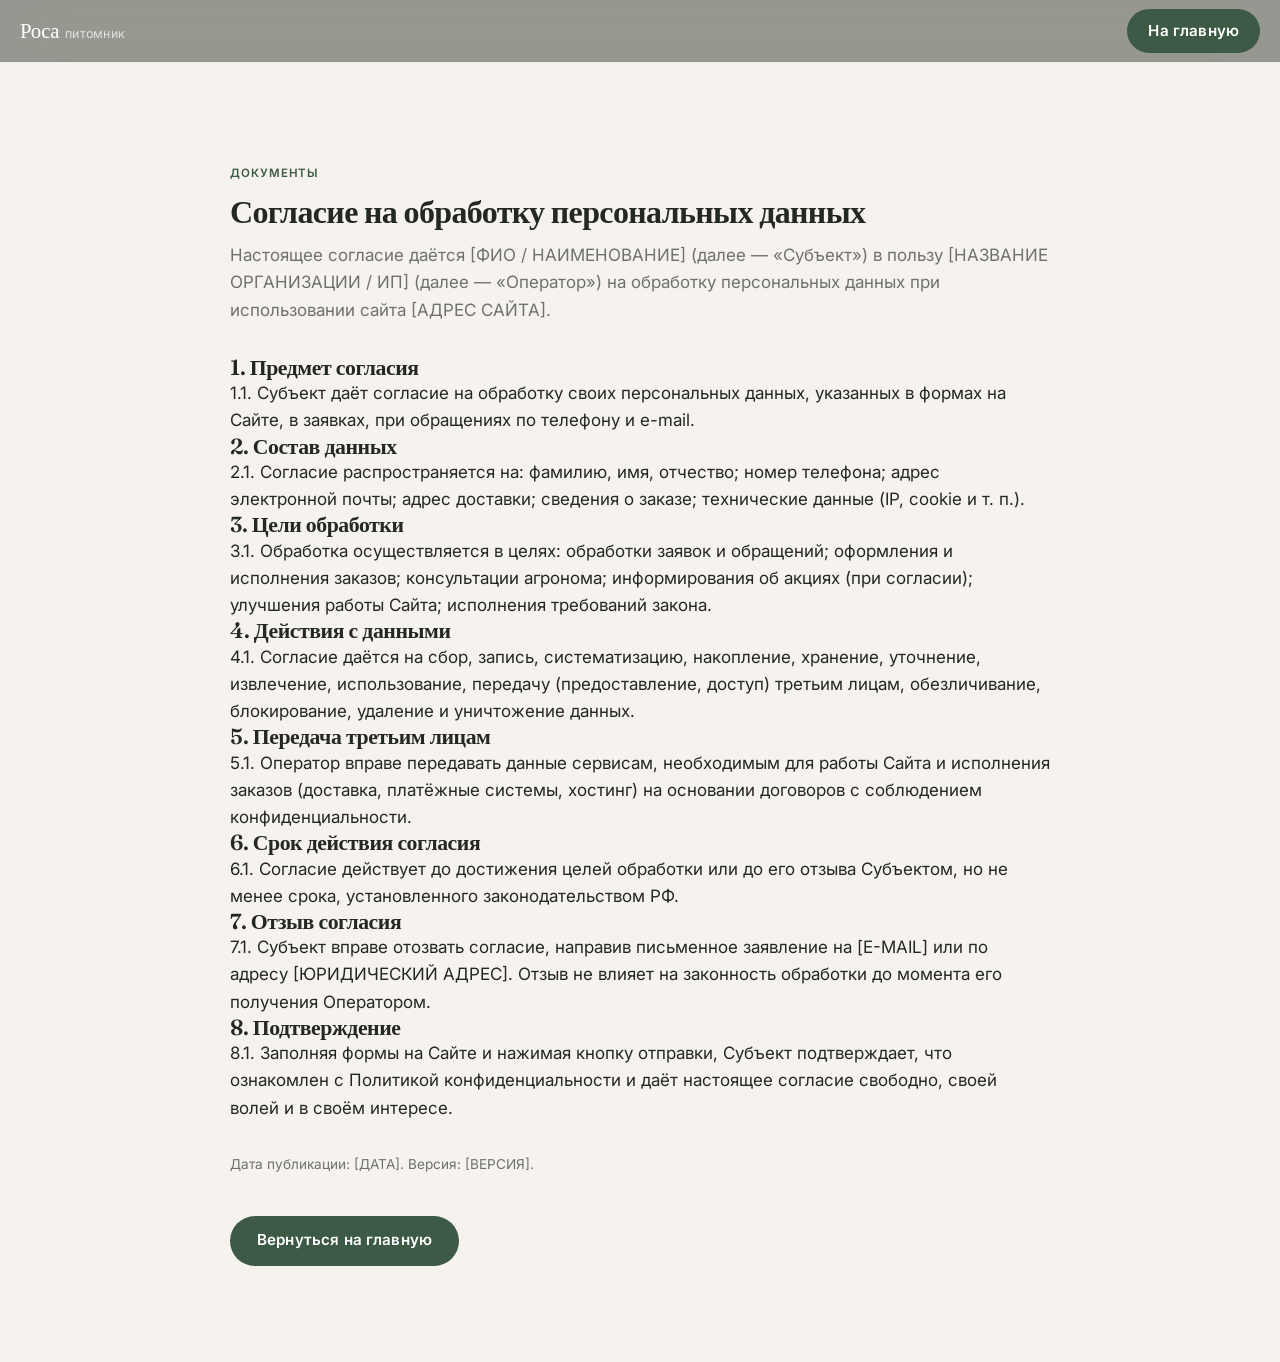
==== consent.html @ 6fee9e91 "Коммит (5): сделаны 4 служебных страницы (политика, согласие, оферта, cookie), заменена иконка MAX, " ====
<!doctype html>
<html lang="ru">
  <head>
    <meta charset="UTF-8" />
    <meta name="viewport" content="width=device-width, initial-scale=1.0" />
    <link rel="icon" type="image/svg+xml" href="favicon.svg" />
    <title>Согласие на обработку персональных данных — Питомник «Роса»</title>
    <link rel="preconnect" href="https://fonts.googleapis.com" />
    <link rel="preconnect" href="https://fonts.gstatic.com" crossorigin />
    <link
      href="https://fonts.googleapis.com/css2?family=Fraunces:opsz,wght@9..144,400;9..144,500;9..144,600;9..144,700&family=Inter:wght@300;400;500;600&display=swap"
      rel="stylesheet"
    />
    <link rel="stylesheet" href="css/styles.css" />
    <style>
      h1 { font-size: clamp(1rem, 2.5vw, 2.2rem); }
      h2 { font-size: clamp(0.8rem, 1.7vw, 1.5rem); }
      h3 { font-size: clamp(0.525rem, 0.7vw, 0.65rem); }
    </style>

  </head>
  <body>
    <header class="site-header" style="position: static">
      <div class="container header-inner">
        <a class="logo" href="index.html" aria-label="Питомник Роса — на главную">
          <span class="logo-main">Роса</span>
          <span class="logo-sub">питомник</span>
        </a>
        <a class="btn" href="index.html" style="min-height: 44px; padding: 0 20px">
          На главную
        </a>
      </div>
    </header>
    <main class="section">
      <div class="container" style="max-width: 820px">
        <span class="overline">Документы</span>
        <h1>Согласие на обработку персональных данных</h1>
        <p class="text-muted" style="margin-top: 12px; margin-bottom: 32px">
          Настоящее согласие даётся [ФИО / НАИМЕНОВАНИЕ] (далее — «Субъект») в пользу
          [НАЗВАНИЕ ОРГАНИЗАЦИИ / ИП] (далее — «Оператор») на обработку персональных
          данных при использовании сайта [АДРЕС САЙТА].
        </p>
        <h2>1. Предмет согласия</h2>
        <p>1.1. Субъект даёт согласие на обработку своих персональных данных, указанных в формах на Сайте, в заявках, при обращениях по телефону и e-mail.</p>

        <h2>2. Состав данных</h2>
        <p>2.1. Согласие распространяется на: фамилию, имя, отчество; номер телефона; адрес электронной почты; адрес доставки; сведения о заказе; технические данные (IP, cookie и т. п.).</p>

        <h2>3. Цели обработки</h2>
        <p>3.1. Обработка осуществляется в целях: обработки заявок и обращений; оформления и исполнения заказов; консультации агронома; информирования об акциях (при согласии); улучшения работы Сайта; исполнения требований закона.</p>

        <h2>4. Действия с данными</h2>
        <p>4.1. Согласие даётся на сбор, запись, систематизацию, накопление, хранение, уточнение, извлечение, использование, передачу (предоставление, доступ) третьим лицам, обезличивание, блокирование, удаление и уничтожение данных.</p>

        <h2>5. Передача третьим лицам</h2>
        <p>5.1. Оператор вправе передавать данные сервисам, необходимым для работы Сайта и исполнения заказов (доставка, платёжные системы, хостинг) на основании договоров с соблюдением конфиденциальности.</p>

        <h2>6. Срок действия согласия</h2>
        <p>6.1. Согласие действует до достижения целей обработки или до его отзыва Субъектом, но не менее срока, установленного законодательством РФ.</p>

        <h2>7. Отзыв согласия</h2>
        <p>7.1. Субъект вправе отозвать согласие, направив письменное заявление на [E-MAIL] или по адресу [ЮРИДИЧЕСКИЙ АДРЕС]. Отзыв не влияет на законность обработки до момента его получения Оператором.</p>

        <h2>8. Подтверждение</h2>
        <p>8.1. Заполняя формы на Сайте и нажимая кнопку отправки, Субъект подтверждает, что ознакомлен с Политикой конфиденциальности и даёт настоящее согласие свободно, своей волей и в своём интересе.</p>

        <p class="text-muted" style="margin-top: 32px; font-size: 0.85rem">Дата публикации: [ДАТА]. Версия: [ВЕРСИЯ].</p>

        <div style="margin-top: 40px">
          <a class="btn" href="index.html">Вернуться на главную</a>
        </div>

      </div>
    </main>
  </body>
</html>
---- css/styles.css ----
/* ===== RESET & BASE ===== */
      *,
      *::before,
      *::after {
        box-sizing: border-box;
        margin: 0;
        padding: 0;
      }
      :root {
        --bg: #f6f3ee;
        --bg-alt: #efeae1;
        --card: #ffffff;
        --border: #e2dcd2;
        --text: #232823;
        --text-muted: #6e726a;
        --line: #dcd6cb;
        --accent: #3c5a45;
        --accent-hover: #4e6f58;
        --radius: 12px;
        --radius-lg: 18px;
        --font-head: "Fraunces", serif;
        --font-body: "Inter", sans-serif;
        --header-h: 62px;
        --gap: 16px;
        --transition: 0.25s ease;
      }
      html {
        scroll-behavior: smooth;
      }
      html,
      body {
        overflow-x: hidden;
      }
      body {
        font-family: var(--font-body);
        background: var(--bg);
        color: var(--text);
        font-size: 17px;
        line-height: 1.6;
        -webkit-font-smoothing: antialiased;
      }
      body.popup-open {
        overflow: hidden;
      }
      img {
        display: block;
        max-width: 100%;
        height: auto;
      }
      a {
        color: inherit;
        text-decoration: none;
      }
      button,
      input,
      textarea {
        font: inherit;
      }
      .container {
        width: min(1240px, 100% - 40px);
        margin-inline: auto;
        min-width: 0;
      }
      .section {
        padding: 96px 0;
      }
      .section--alt {
        background: var(--bg-alt);
      }

      /* ===== TYPOGRAPHY ===== */
      h1,
      h2,
      h3 {
        font-family: var(--font-head);
        font-weight: 600;
        line-height: 1.12;
        letter-spacing: -0.02em;
      }
      h1 {
        font-size: clamp(2rem, 5vw, 4.4rem);
      }
      h2 {
        font-size: clamp(1.6rem, 3.4vw, 3rem);
      }
      h3 {
        font-size: clamp(1.05rem, 1.4vw, 1.3rem);
      }
      .overline {
        font-family: var(--font-body);
        font-size: 0.72rem;
        font-weight: 600;
        letter-spacing: 0.08em;
        text-transform: uppercase;
        color: var(--accent);
        display: inline-block;
        margin-bottom: 12px;
      }
      .text-muted {
        color: var(--text-muted);
      }

      /* ===== BUTTONS ===== */
      .btn {
        display: inline-flex;
        align-items: center;
        justify-content: center;
        gap: 8px;
        min-height: 50px;
        padding: 0 26px;
        border-radius: 999px;
        border: 1px solid transparent;
        background: var(--accent);
        color: #fff;
        font-weight: 600;
        font-size: 0.95rem;
        letter-spacing: 0.01em;
        cursor: pointer;
        transition:
          transform 0.25s cubic-bezier(0.34, 1.56, 0.64, 1),
          background var(--transition),
          box-shadow var(--transition),
          border-color var(--transition),
          color var(--transition);
        white-space: nowrap;
      }
      .btn:hover {
        background: var(--accent-hover);
        box-shadow: 0 8px 20px rgba(60, 90, 69, 0.16);
        transform: translateY(-3px);
      }
      .btn:active {
        transform: translateY(0);
      }
      .btn--outline {
        background: transparent;
        color: var(--accent);
        border-color: var(--accent);
      }
      .btn--outline:hover {
        background: rgba(60, 90, 69, 0.06);
        box-shadow: none;
      }
      .btn--small {
        min-height: 42px;
        padding: 0 18px;
        font-size: 0.86rem;
      }

      .btn--light {
        background: var(--bg);
        border-color: var(--bg);
        color: var(--text);
        box-shadow: 0 6px 22px rgba(20, 28, 22, 0.22);
      }
      .btn--light:hover {
        background: #e7e1d4;
        border-color: #e7e1d4;
        color: var(--text);
        box-shadow: 0 12px 28px rgba(20, 28, 22, 0.28);
      }

      .btn--ghost {
        background: rgba(255, 255, 255, 0.08);
        border-color: rgba(255, 255, 255, 0.4);
        color: #fff;
        backdrop-filter: blur(8px);
        -webkit-backdrop-filter: blur(8px);
        box-shadow: none;
      }
      .btn--ghost:hover {
        background: #fff;
        border-color: #fff;
        color: var(--text);
        box-shadow: 0 8px 24px rgba(20, 28, 22, 0.2);
      }

      /* ===== HEADER (Матовое стекло без рамок) ===== */
      .site-header {
        position: fixed;
        inset: 0 0 auto 0;
        z-index: 100;
        height: var(--header-h);
        /* Темное полупрозрачное стекло на основе цвета --text для контраста со светлым текстом */
        background: rgba(35, 40, 35, 0.45);
        /* Плотный блюр, чтобы фон под шапкой превращался в однородную матовую массу */
        backdrop-filter: blur(30px) saturate(160%);
        -webkit-backdrop-filter: blur(30px) saturate(160%);
        /* Убираем рамки и тени по запросу */
        border-bottom: none;
        box-shadow: none;
        transition:
          transform 0.2s ease,
          background 0.3s ease;
        will-change: transform;
      }

      /* Фолбэк: если браузер не поддерживает блюр, делаем фон темнее для читаемости */
      @supports not (backdrop-filter: blur(1px)) {
        .site-header {
          background: rgba(35, 40, 35, 0.85);
        }
      }

      .site-header.is-hidden {
        transform: translateY(-100%);
      }
      .header-inner {
        height: 100%;
        display: flex;
        align-items: center;
        justify-content: space-between;
        gap: 20px;
      }

      /* Осветляем логотип */
      .logo {
        display: inline-flex;
        align-items: baseline;
        gap: 6px;
        font-family: var(--font-head);
        font-weight: 400;
        font-size: 1.3rem;
        letter-spacing: -0.02em;
        color: #fff; /* Белый */
        line-height: 1;
        white-space: nowrap;
        transition: opacity var(--transition);
      }
      .logo:hover {
        opacity: 0.8;
      }
      .logo-sub {
        font-family: var(--font-body);
        font-weight: 400;
        font-size: 0.78rem;
        color: rgba(255, 255, 255, 0.7); /* Полупрозрачный белый */
        letter-spacing: 0.02em;
      }

      /* Осветляем навигацию */
      .main-nav {
        display: flex;
        align-items: center;
        gap: 26px;
      }
      .main-nav a {
        font-size: 0.9rem;
        font-weight: 500;
        color: rgba(255, 255, 255, 0.9);
        transition: color var(--transition);
        position: relative;
      }
      .main-nav a::after {
        content: "";
        position: absolute;
        left: 0;
        bottom: -5px;
        width: 0;
        height: 1px;
        background: #fff;
        transition: width var(--transition);
      }
      .main-nav a:hover {
        color: #fff;
      }
      .main-nav a:hover::after {
        width: 100%;
      }

      .header-actions {
        display: flex;
        align-items: center;
        gap: 14px;
      }

      /* Осветляем телефон */
      .header-phone {
        font-weight: 600;
        font-size: 0.88rem;
        color: #fff;
        transition: color var(--transition);
        white-space: nowrap;
      }
      .header-phone:hover {
        color: rgba(255, 255, 255, 0.7);
      }

      /* Светлая кнопка в шапке вместо темной */
      .header-cta {
        min-height: 40px;
        padding: 0 18px;
        font-size: 0.84rem;
        background: transparent;
        color: #fff;
        border-color: rgba(255, 255, 255, 0.4);
        transition: all var(--transition);
      }
      .header-cta:hover {
        background: #fff;
        color: var(--text);
        border-color: #fff;
        box-shadow: none;
      }

      /* Бургер (светлый) */
      .burger {
        display: none;
        width: 40px;
        height: 40px;
        background: none;
        border: none;
        cursor: pointer;
        position: relative;
        padding: 0;
        flex-shrink: 0;
      }
      .burger span {
        display: block;
        position: absolute;
        left: 10px;
        width: 20px;
        height: 2px;
        background: #fff; /* Белый */
        border-radius: 2px;
        transition: 0.25s ease;
      }
      .burger span:nth-child(1) {
        top: 13px;
      }
      .burger span:nth-child(2) {
        top: 19px;
      }
      .burger span:nth-child(3) {
        top: 25px;
      }

      /* Mobile menu */
      .mobile-menu {
        position: fixed;
        top: 0;
        right: 0;
        width: min(320px, 85vw);
        height: 100vh;
        height: 100dvh;
        background: var(--bg);
        border-left: 1px solid var(--line);
        z-index: 200;
        padding: 72px 24px 28px;
        transform: translateX(105%);
        transition: transform 0.3s ease;
        display: flex;
        flex-direction: column;
        gap: 24px;
        overflow-y: auto;
      }
      .mobile-menu.is-open {
        transform: translateX(0);
      }
      .menu-close {
        position: absolute;
        top: 14px;
        right: 14px;
        width: 40px;
        height: 40px;
        background: none;
        border: none;
        font-size: 1.7rem;
        color: var(--text-muted);
        cursor: pointer;
        line-height: 1;
        border-radius: 50%;
        transition:
          background var(--transition),
          color var(--transition);
      }
      .menu-close:hover {
        background: rgba(0, 0, 0, 0.04);
        color: var(--text);
      }
      .mobile-menu nav {
        display: flex;
        flex-direction: column;
      }
      .mobile-menu nav a {
        padding: 14px 0;
        font-size: 1rem;
        font-family: var(--font-head);
        font-weight: 500;
        border-bottom: 1px solid var(--line);
        color: var(--text);
        transition: color var(--transition);
      }
      .mobile-menu nav a:hover {
        color: var(--accent);
      }
      .mobile-menu-actions {
        display: flex;
        flex-direction: column;
        gap: 12px;
        margin-top: auto;
      }
      .mobile-menu-actions .mobile-phone {
        font-size: 1rem;
        font-weight: 600;
        color: var(--text);
        text-align: center;
      }
      .menu-overlay {
        position: fixed;
        inset: 0;
        background: rgba(35, 40, 35, 0.4);
        opacity: 0;
        pointer-events: none;
        z-index: 150;
        transition: opacity 0.3s ease;
      }
      .menu-overlay.is-open {
        opacity: 1;
        pointer-events: auto;
      }
      body.menu-open {
        overflow: hidden;
      }

      /* ===== HERO ===== */
      .hero {
        position: relative;
        min-height: 92vh;
        min-height: 92svh;
        display: flex;
        align-items: flex-end;
        padding-top: calc(var(--header-h) + 40px);
        padding-bottom: 56px;
        overflow: hidden;
        color: #fff;
      }
      .hero-bg {
        position: absolute;
        inset: 0;
        z-index: 0;
        overflow: hidden;
      }
      .hero-bg img {
        width: 100%;
        height: 100%;
        object-fit: cover;
        object-position: center 45%;
        animation: heroZoom 22s ease-in-out infinite alternate;
        transform-origin: 55% 45%;
      }
      @keyframes heroZoom {
        0% {
          transform: scale(1) translate(0, 0);
        }
        100% {
          transform: scale(1.12) translate(-1.5%, -1%);
        }
      }

      .hero::after {
        content: "";
        position: absolute;
        inset: 0;
        z-index: 1;
        pointer-events: none;
        background:
          linear-gradient(
            90deg,
            rgba(22, 28, 23, 0.74) 0%,
            rgba(22, 28, 23, 0.58) 30%,
            rgba(22, 28, 23, 0.38) 55%,
            rgba(22, 28, 23, 0.17) 80%,
            rgba(22, 28, 23, 0.06) 100%
          ),
          linear-gradient(
            180deg,
            rgba(22, 28, 23, 0.2) 0%,
            rgba(22, 28, 23, 0.12) 38%,
            rgba(22, 28, 23, 0.28) 78%,
            rgba(22, 28, 23, 0.44) 100%
          );
      }

      .hero .container {
        position: relative;
        z-index: 2;
      }
      .hero-content {
        max-width: 820px;
      }
      .hero h1 {
        color: #fff;
        text-wrap: balance;
        margin-bottom: 18px;
        text-shadow: 0 1px 2px rgba(0, 0, 0, 0.16);
      }
      .hero-sub {
        font-size: clamp(0.95rem, 1.3vw, 1.15rem);
        line-height: 1.55;
        color: rgba(255, 255, 255, 0.92);
        max-width: 600px;
        margin-bottom: 28px;
      }
      .hero-cta {
        margin-bottom: 36px;
        display: flex;
        flex-wrap: wrap;
        gap: 12px;
      }
      .hero-badges {
        display: flex;
        flex-wrap: wrap;
        gap: 8px;
      }
      .hero-badge {
        padding: 8px 16px;
        border-radius: 999px;
        border: 1px solid rgba(255, 255, 255, 0.2);
        background: rgba(22, 28, 23, 0.32);
        font-family: var(--font-body);
        font-weight: 300;
        font-size: 0.78rem;
        letter-spacing: 0.02em;
        color: rgba(255, 255, 255, 0.94);
        line-height: 1.3;
      }

      /* ===== SECTION HEAD ===== */
      .section-head {
        display: flex;
        align-items: flex-end;
        justify-content: space-between;
        gap: 24px;
        margin-bottom: 36px;
        flex-wrap: wrap;
      }
      .section-head h2 {
        max-width: 700px;
      }
      .section-head p {
        max-width: 460px;
        color: var(--text-muted);
        font-size: 0.95rem;
      }

      /* ===== PRODUCTS ===== */
      .products-grid {
        display: grid;
        grid-template-columns: repeat(4, 1fr);
        gap: 18px;
        align-items: stretch;
      }
      .product-card {
        background: var(--card);
        border: 1px solid var(--border);
        border-radius: var(--radius-lg);
        overflow: hidden;
        display: flex;
        flex-direction: column;
        transition:
          transform var(--transition),
          box-shadow var(--transition),
          border-color var(--transition);
      }
      .product-card:hover {
        transform: translateY(-5px);
        box-shadow: 0 16px 40px rgba(35, 40, 35, 0.09);
        border-color: var(--line);
      }
      .product-media {
        aspect-ratio: 1 / 1;
        overflow: hidden;
        background: var(--bg-alt);
        flex-shrink: 0;
      }
      .product-media img {
        width: 100%;
        height: 100%;
        object-fit: cover;
        transition: transform 0.55s ease;
      }
      .product-card:hover .product-media img {
        transform: scale(1.04);
      }

      .product-body {
        padding: 18px 18px 20px;
        display: flex;
        flex-direction: column;
        flex: 1;
        min-width: 0;
      }
      .product-tag {
        font-size: 0.68rem;
        font-weight: 600;
        letter-spacing: 0.08em;
        text-transform: uppercase;
        color: var(--accent);
        line-height: 1.4;
        margin-bottom: 6px;
      }
      .product-title {
        font-family: var(--font-head);
        font-size: 1.1rem;
        font-weight: 600;
        line-height: 1.25;
        letter-spacing: -0.01em;
        min-height: 2.5em;
        margin-bottom: 8px;
      }
      .product-meta {
        display: flex;
        flex-wrap: wrap;
        align-content: flex-start;
        gap: 2px 10px;
        font-size: 0.76rem;
        line-height: 1.45;
        color: var(--text-muted);
        min-height: 4.35em;
      }
      .product-meta span {
        display: block;
      }
      .product-price {
        font-weight: 700;
        font-size: 1.08rem;
        line-height: 1.3;
        color: var(--text);
        margin-top: 2px;
        min-height: 1.3em;
      }
      .product-price .price-note {
        font-weight: 400;
        font-size: 0.78rem;
        color: var(--text-muted);
      }
      .product-actions {
        margin-top: auto;
        padding-top: 16px;
      }
      .product-actions .btn {
        width: 100%;
      }

      /* ===== WHY (Преимущества) ===== */
      .why-grid {
        display: grid;
        grid-template-columns: repeat(6, 1fr);
        gap: 18px;
      }
      .why-card {
        background: var(--card);
        border: 1px solid var(--border);
        border-radius: var(--radius-lg);
        padding: 24px 22px;
        display: flex;
        flex-direction: column;
        gap: 10px;
        transition:
          transform var(--transition),
          box-shadow var(--transition),
          border-color var(--transition),
          background-color var(--transition);
        min-width: 0;
        overflow: hidden;
      }
      .why-card:hover {
        transform: translateY(-5px);
        box-shadow: 0 16px 36px rgba(35, 40, 35, 0.08);
        border-color: var(--line);
        background: #f1f5f2;
      }
      .why-card--accent {
        background: var(--accent);
        border-color: var(--accent);
        color: #fff;
      }
      .why-card--accent:hover {
        background: var(--accent-hover);
        border-color: var(--accent-hover);
      }
      .why-card--accent .why-num {
        color: rgba(255, 255, 255, 0.55);
      }
      .why-card--accent .why-title {
        color: #fff;
      }
      .why-card--accent .why-text {
        color: rgba(255, 255, 255, 0.82);
      }

      .why-num {
        font-family: var(--font-head);
        font-size: 1.7rem;
        font-weight: 500;
        color: var(--line);
        line-height: 1;
        transition:
          transform 0.3s cubic-bezier(0.34, 1.56, 0.64, 1),
          color 0.3s ease;
        transform-origin: left center;
      }
      .why-card:hover .why-num {
        transform: scale(1.15);
        color: var(--accent);
      }
      .why-card--accent:hover .why-num {
        color: #fff;
      }
      .why-title {
        font-family: var(--font-head);
        font-size: 1.25rem;
        font-weight: 600;
        line-height: 1.25;
        letter-spacing: -0.01em;
      }
      .why-text {
        font-size: 0.84rem;
        line-height: 1.5;
        color: var(--text-muted);
      }

      .why-card:nth-child(1) {
        grid-column: span 3;
      }
      .why-card:nth-child(2) {
        grid-column: span 3;
      }
      .why-card:nth-child(3) {
        grid-column: span 2;
      }
      .why-card:nth-child(4) {
        grid-column: span 2;
      }
      .why-card:nth-child(5) {
        grid-column: span 2;
      }

      /* ===== GALLERY ===== */
      .gallery-controls {
        display: flex;
        gap: 10px;
        flex-shrink: 0;
      }
      .gallery-arrow {
        width: 46px;
        height: 46px;
        border-radius: 50%;
        border: 1px solid var(--line);
        background: var(--card);
        color: var(--text);
        display: inline-flex;
        align-items: center;
        justify-content: center;
        cursor: pointer;
        transition:
          border-color var(--transition),
          color var(--transition),
          background var(--transition),
          opacity var(--transition),
          transform var(--transition);
      }
      .gallery-arrow:hover:not(:disabled) {
        border-color: var(--accent);
        color: var(--accent);
        background: rgba(60, 90, 69, 0.05);
        transform: translateY(-2px);
      }
      .gallery-arrow:disabled {
        opacity: 0.32;
        cursor: default;
      }
      .gallery-arrow svg {
        width: 18px;
        height: 18px;
      }

      .gallery-viewport {
        overflow: hidden;
      }
      .gallery-track {
        display: flex;
        gap: var(--gap);
        transition: transform 0.5s cubic-bezier(0.4, 0, 0.2, 1);
        will-change: transform;
      }
      .gallery-slide {
        flex: 0 0 calc((100% - var(--gap)) / 2);
        aspect-ratio: 4 / 3;
        border-radius: var(--radius-lg);
        overflow: hidden;
        border: 1px solid var(--border);
        background: var(--bg-alt);
        cursor: zoom-in;
      }
      .gallery-slide img {
        width: 100%;
        height: 100%;
        object-fit: cover;
        transition: transform 0.6s ease;
      }
      .gallery-slide:hover img {
        transform: scale(1.06);
      }

      .gallery-dots {
        display: flex;
        justify-content: center;
        align-items: center;
        gap: 8px;
        margin-top: 24px;
      }
      .gallery-dot {
        width: 8px;
        height: 8px;
        padding: 0;
        border: none;
        border-radius: 999px;
        background: var(--line);
        cursor: pointer;
        transition:
          width var(--transition),
          background var(--transition);
      }
      .gallery-dot:hover {
        background: var(--text-muted);
      }
      .gallery-dot.is-active {
        width: 26px;
        background: var(--accent);
      }

      /* ===== DELIVERY ===== */
      .delivery-grid {
        display: grid;
        grid-template-columns: 1fr 1fr;
        gap: 40px;
        align-items: start;
      }
      .delivery-cards {
        display: flex;
        flex-direction: column;
        gap: 20px;
      }
      .delivery-card {
        background: var(--card);
        border: 1px solid var(--border);
        border-radius: var(--radius-lg);
        padding: 24px 26px;
        box-shadow: 0 4px 18px rgba(35, 40, 35, 0.04);
      }
      .delivery-card h3 {
        margin-bottom: 10px;
        color: var(--accent);
      }
      .delivery-card p {
        color: var(--text-muted);
        font-size: 0.95rem;
        line-height: 1.6;
        margin-bottom: 8px;
      }
      .delivery-card p:last-child {
        margin-bottom: 0;
      }
      .delivery-card ul {
        color: var(--text-muted);
        font-size: 0.95rem;
        line-height: 1.6;
      }
      .delivery-card li {
        margin-bottom: 6px;
      }
      #delivery {
        background: var(--accent);
      }
      #delivery .overline {
        color: rgba(255, 255, 255, 0.72);
      }
      #delivery h2 {
        color: #fff;
      }
      .delivery-media {
        height: 540px;
        overflow: hidden;
        border-radius: var(--radius-lg);
        box-shadow: 0 12px 32px rgba(35, 40, 35, 0.12);
      }
      .delivery-media video {
        width: 100%;
        height: 100%;
        object-fit: cover;
        display: block;
      }
      .delivery-card {
        min-height: 540px;
      }

      @media (max-width: 900px) {
        .delivery-grid {
          grid-template-columns: 1fr;
        }
        .delivery-media {
          position: static;
          order: -1;
          height: 320px;
        }
        .delivery-card {
          min-height: auto;
        }
      }


      /* ===== CONTACTS ===== */
      .contacts-intro {
        max-width: 720px;
        margin-bottom: 28px;
      }
      .contacts-intro p {
        color: var(--text-muted);
        max-width: 480px;
        margin-top: 10px;
        font-size: 0.95rem;
      }

      .contacts-grid {
        display: grid;
        grid-template-columns: 1fr 1fr;
        gap: 28px;
        align-items: stretch;
      }

      .contact-form {
        display: flex;
        flex-direction: column;
        background: var(--card);
        border: 1px solid var(--border);
        border-radius: var(--radius-lg);
        padding: 26px;
        min-width: 0;
      }
      .form-field {
        margin-bottom: 14px;
      }
      .form-field label {
        display: block;
        font-size: 0.78rem;
        font-weight: 600;
        margin-bottom: 5px;
        color: var(--text);
      }
      .form-field label .req {
        color: var(--accent);
      }
      .form-field input,
      .form-field textarea {
        width: 100%;
        border: 1px solid var(--line);
        border-radius: 9px;
        background: var(--bg);
        padding: 12px 13px;
        font-size: 0.92rem;
        color: var(--text);
        transition:
          border-color var(--transition),
          box-shadow var(--transition);
      }
      .form-field input:focus,
      .form-field textarea:focus {
        outline: none;
        border-color: var(--accent);
        box-shadow: 0 0 0 3px rgba(60, 90, 69, 0.12);
      }
      .form-field textarea {
        min-height: 92px;
        resize: vertical;
      }
      .checkbox-row {
        display: flex;
        align-items: flex-start;
        gap: 9px;
        font-size: 0.75rem;
        color: var(--text-muted);
        line-height: 1.45;
        margin: 4px 0 14px;
      }
      .checkbox-row input {
        width: 15px;
        height: 15px;
        margin-top: 2px;
        accent-color: var(--accent);
        flex-shrink: 0;
      }
      .checkbox-row a {
        color: var(--accent);
        text-decoration: underline;
        text-underline-offset: 2px;
      }
      .checkbox-row a:hover {
        color: var(--accent-hover);
      }

      .form-footer {
        margin-top: auto;
      }
      .form-submit {
        width: 100%;
      }

      .contact-details {
        display: flex;
        flex-direction: column;
        gap: 18px;
        min-width: 0;
      }
      .contact-block {
        flex-shrink: 0;
        background: var(--card);
        border: 1px solid var(--border);
        border-radius: var(--radius-lg);
        padding: 22px;
      }
      .contact-block h3 {
        margin-bottom: 6px;
      }
      .contact-address {
        font-size: 0.88rem;
        color: var(--text-muted);
        line-height: 1.55;
        margin-bottom: 10px;
      }
      .contact-phone {
        display: inline-block;
        font-weight: 600;
        font-size: 0.98rem;
        color: var(--text);
        transition: color var(--transition);
      }
      .contact-phone:hover {
        color: var(--accent);
      }
      .messengers {
        display: flex;
        gap: 10px;
        margin-top: 12px;
      }
      .messenger-link {
        display: inline-flex;
        align-items: center;
        justify-content: center;
        width: 40px;
        height: 40px;
        border-radius: 50%;
        border: 1px solid var(--line);
        background: var(--bg);
        transition:
          border-color var(--transition),
          background var(--transition),
          transform var(--transition);
      }
      .messenger-link:hover {
        border-color: var(--accent);
        background: rgba(60, 90, 69, 0.06);
        transform: translateY(-2px);
      }
      .messenger-link svg {
        width: 18px;
        height: 18px;
        fill: var(--accent);
      }

      .map-wrap {
        flex: 1;
        min-height: 240px;
        position: relative;
        border-radius: var(--radius-lg);
        overflow: hidden;
        border: 1px solid var(--border);
        background: var(--bg-alt);
      }
      .map-wrap iframe {
        position: absolute;
        inset: 0;
        width: 100%;
        height: 100%;
        border: 0;
      }

      /* ===== POPUP ===== */
      .popup-overlay {
        position: fixed;
        inset: 0;
        z-index: 300;
        display: flex;
        align-items: center;
        justify-content: center;
        padding: 16px;
        background: rgba(20, 26, 21, 0.5);
        backdrop-filter: blur(4px);
        opacity: 0;
        visibility: hidden;
        pointer-events: none;
        transition:
          opacity 0.25s ease,
          visibility 0.25s ease;
      }
      .popup-overlay.is-open {
        opacity: 1;
        visibility: visible;
        pointer-events: auto;
      }
      .popup {
        position: relative;
        width: min(420px, 100%);
        background: var(--card);
        border: 1px solid var(--border);
        border-radius: var(--radius-lg);
        padding: 34px 26px 26px;
        text-align: center;
        box-shadow: 0 24px 64px rgba(20, 26, 21, 0.28);
        transform: translateY(14px) scale(0.98);
        transition: transform 0.25s ease;
      }
      .popup-overlay.is-open .popup {
        transform: none;
      }
      .popup-close {
        position: absolute;
        top: 10px;
        right: 10px;
        width: 36px;
        height: 36px;
        border: none;
        background: none;
        font-size: 1.5rem;
        line-height: 1;
        color: var(--text-muted);
        cursor: pointer;
        border-radius: 50%;
        transition:
          background var(--transition),
          color var(--transition);
      }
      .popup-close:hover {
        background: rgba(35, 40, 35, 0.05);
        color: var(--text);
      }
      .popup-icon {
        width: 56px;
        height: 56px;
        border-radius: 50%;
        background: rgba(60, 90, 69, 0.1);
        color: var(--accent);
        display: flex;
        align-items: center;
        justify-content: center;
        margin: 0 auto 16px;
      }
      .popup-icon svg {
        width: 26px;
        height: 26px;
      }
      .popup h3 {
        font-family: var(--font-head);
        font-size: 1.3rem;
        font-weight: 600;
        letter-spacing: -0.01em;
        margin-bottom: 8px;
      }
      .popup p {
        font-size: 0.9rem;
        line-height: 1.55;
        color: var(--text-muted);
        margin-bottom: 22px;
      }
      .popup .btn {
        width: 100%;
      }

      /* ===== LIGHTBOX ===== */
      .lightbox {
        position: fixed;
        inset: 0;
        z-index: 400;
        background: rgba(15, 20, 16, 0.85);
        backdrop-filter: blur(8px);
        -webkit-backdrop-filter: blur(8px);
        display: flex;
        align-items: center;
        justify-content: center;
        opacity: 0;
        visibility: hidden;
        pointer-events: none;
        transition:
          opacity 0.3s ease,
          visibility 0.3s ease;
      }
      .lightbox.is-open {
        opacity: 1;
        visibility: visible;
        pointer-events: auto;
      }
      .lightbox-img {
        max-width: 90vw;
        max-height: 85vh;
        border-radius: var(--radius-lg);
        box-shadow: 0 20px 60px rgba(0, 0, 0, 0.4);
        transform: scale(0.96);
        transition: transform 0.3s ease;
      }
      .lightbox.is-open .lightbox-img {
        transform: scale(1);
      }
      .lightbox-close {
        position: absolute;
        top: 24px;
        right: 24px;
        width: 48px;
        height: 48px;
        border-radius: 50%;
        background: rgba(255, 255, 255, 0.1);
        border: 1px solid rgba(255, 255, 255, 0.2);
        color: #fff;
        font-size: 2rem;
        line-height: 1;
        display: flex;
        align-items: center;
        justify-content: center;
        cursor: pointer;
        transition:
          background var(--transition),
          transform var(--transition);
      }
      .lightbox-close:hover {
        background: rgba(255, 255, 255, 0.25);
        transform: scale(1.1);
      }

      /* ===== FOOTER (тёмный, акцентный) ===== */
      .site-footer {
        background: var(--accent);
        color: rgba(255, 255, 255, 0.78);
        padding: 48px 0 26px;
      }
      .footer-main {
        display: grid;
        grid-template-columns: 1.2fr 0.8fr 1fr;
        gap: 36px;
        margin-bottom: 34px;
      }
      .footer-brand .logo {
        margin-bottom: 12px;
        font-size: 1.2rem;
        color: #fff;
      }
      .footer-brand .logo-sub {
        color: rgba(255, 255, 255, 0.62);
      }
      .footer-brand p {
        font-size: 0.8rem;
        color: rgba(255, 255, 255, 0.7);
        line-height: 1.6;
        max-width: 320px;
      }
      .footer-nav {
        display: flex;
        flex-direction: column;
        gap: 8px;
      }
      .footer-nav a {
        font-size: 0.86rem;
        color: rgba(255, 255, 255, 0.78);
        transition: color var(--transition);
      }
      .footer-nav a:hover {
        color: #fff;
      }
      .footer-contacts {
        font-size: 0.84rem;
        color: rgba(255, 255, 255, 0.72);
        line-height: 1.65;
      }
      .footer-contacts a {
        color: #fff;
        font-weight: 500;
        transition: color var(--transition);
      }
      .footer-contacts a:hover {
        color: rgba(255, 255, 255, 0.72);
      }
      .site-footer .messenger-link {
        border-color: rgba(255, 255, 255, 0.28);
        background: rgba(255, 255, 255, 0.08);
      }
      .site-footer .messenger-link:hover {
        border-color: rgba(255, 255, 255, 0.7);
        background: rgba(255, 255, 255, 0.16);
      }
      .site-footer .messenger-link svg {
        fill: #fff;
      }

      .footer-bottom {
        border-top: 1px solid rgba(255, 255, 255, 0.18);
        padding-top: 20px;
        display: flex;
        align-items: center;
        justify-content: space-between;
        gap: 16px;
        flex-wrap: wrap;
        font-size: 0.74rem;
        color: rgba(255, 255, 255, 0.62);
      }
      .footer-legal {
        display: flex;
        flex-wrap: wrap;
        gap: 6px 18px;
      }
      .footer-legal a {
        color: rgba(255, 255, 255, 0.7);
        transition: color var(--transition);
      }
      .footer-legal a:hover {
        color: #fff;
      }
      .to-top {
        display: inline-flex;
        align-items: center;
        gap: 5px;
        font-size: 0.78rem;
        font-weight: 500;
        color: rgba(255, 255, 255, 0.78);
        transition: color var(--transition);
      }
      .to-top:hover {
        color: #fff;
      }

      /* ===== RESPONSIVE ===== */
      @media (max-width: 1024px) {
        :root {
          --header-h: 58px;
        }
        body {
          font-size: 16px;
        }
        h1 {
          font-size: 2.2rem;
        }
        h2 {
          font-size: 1.75rem;
        }
        .section {
          padding: 60px 0;
        }
        .hero {
          min-height: 88svh;
          padding-bottom: 44px;
        }
        .hero-sub {
          font-size: 0.98rem;
        }
        .main-nav {
          display: none;
        }
        .header-phone {
          display: none;
        }
        .header-cta {
          display: none;
        }
        .burger {
          display: block;
        }
        .products-grid {
          grid-template-columns: repeat(2, 1fr);
        }
        .product-media {
          aspect-ratio: 4 / 3;
        }
        .why-grid {
          grid-template-columns: 1fr 1fr;
        }
        .why-card:nth-child(1) {
          grid-column: span 2;
        }
        .why-card:nth-child(2),
        .why-card:nth-child(3),
        .why-card:nth-child(4),
        .why-card:nth-child(5) {
          grid-column: span 1;
        }
        .contacts-grid {
          grid-template-columns: 1fr;
        }
        .contact-form {
          padding: 22px;
        }
        .footer-main {
          grid-template-columns: 1fr 1fr;
        }
        .section-head {
          flex-direction: column;
          align-items: flex-start;
          gap: 14px;
        }
        .gallery-controls {
          align-self: flex-end;
        }
      }

      @media (max-width: 768px) {
        .hero::after {
          background: linear-gradient(
            0deg,
            rgba(18, 24, 19, 0.86) 0%,
            rgba(18, 24, 19, 0.7) 28%,
            rgba(18, 24, 19, 0.44) 58%,
            rgba(18, 24, 19, 0.18) 82%,
            rgba(18, 24, 19, 0.06) 100%
          );
        }
        .gallery-slide {
          flex: 0 0 100%;
          aspect-ratio: 1 / 1;
        }
      }

      @media (max-width: 640px) {
        .container {
          width: calc(100% - 32px);
        }
        body {
          font-size: 15px;
        }
        h1 {
          font-size: 1.8rem;
        }
        h2 {
          font-size: 1.42rem;
        }
        h3 {
          font-size: 1.05rem;
        }
        .section {
          padding: 46px 0;
        }
        .hero {
          min-height: 88svh;
          padding-bottom: 36px;
          padding-top: calc(var(--header-h) + 30px);
        }
        .hero-sub {
          font-size: 0.93rem;
          margin-bottom: 22px;
        }
        .hero-cta {
          margin-bottom: 28px;
        }
        .hero-badge {
          padding: 7px 12px;
          font-size: 0.72rem;
        }
        .products-grid {
          grid-template-columns: 1fr;
          gap: 14px;
        }
        .product-body {
          padding: 16px;
        }
        .product-title {
          font-size: 1.06rem;
        }
        .why-grid {
          grid-template-columns: 1fr;
        }
        .why-card:nth-child(n) {
          grid-column: span 1;
        }
        .why-num {
          font-size: 1.5rem;
        }
        .why-title {
          font-size: 1.15rem;
        }
        .why-text {
          font-size: 0.82rem;
        }
        .gallery-arrow {
          width: 42px;
          height: 42px;
        }
        .gallery-dots {
          margin-top: 20px;
        }
        .contact-form {
          padding: 20px 16px;
        }
        .contact-block {
          padding: 18px;
        }
        .map-wrap {
          min-height: 220px;
        }
        .footer-main {
          grid-template-columns: 1fr;
          gap: 24px;
        }
        .footer-bottom {
          flex-direction: column;
          align-items: flex-start;
        }
        .footer-legal {
          gap: 6px 14px;
        }
        .logo {
          font-size: 1.18rem;
        }
        .logo-sub {
          font-size: 0.72rem;
        }
        .btn {
          min-height: 48px;
          padding: 0 20px;
          font-size: 0.9rem;
        }
        .popup {
          padding: 30px 20px 22px;
        }
        .popup h3 {
          font-size: 1.18rem;
        }
        .lightbox-close {
          top: 16px;
          right: 16px;
          width: 40px;
          height: 40px;
          font-size: 1.6rem;
        }
      }

      @media (prefers-reduced-motion: reduce) {
        .hero-bg img {
          animation: none;
        }
        * {
          transition-duration: 0.01ms !important;
        }
        html {
          scroll-behavior: auto;
        }
      }
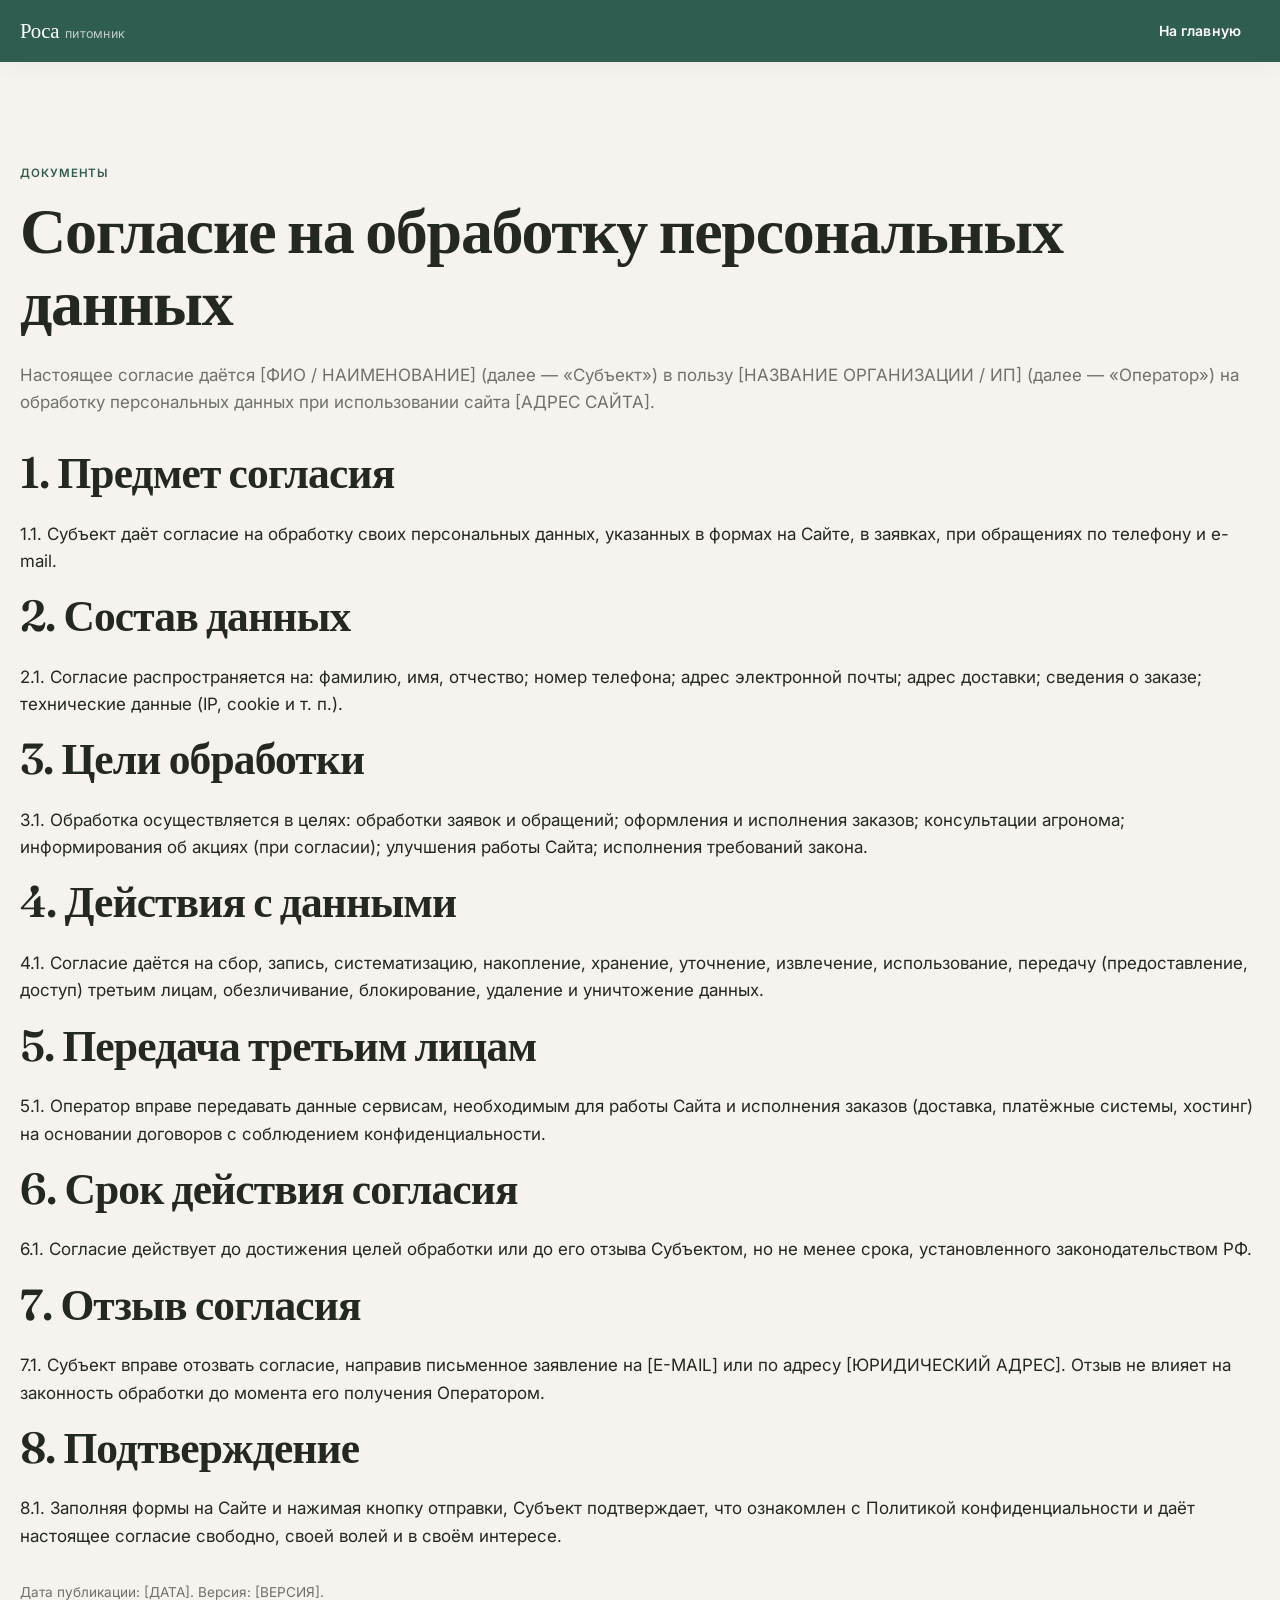
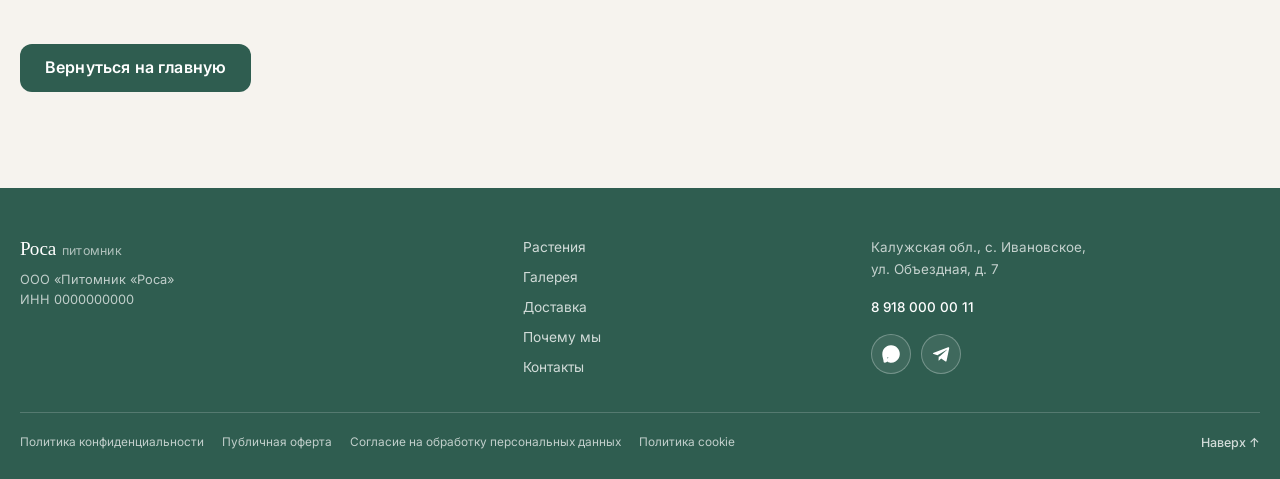
==== commit c5dd32d6: "Убраны неиспользуемые начертания шрифтов, изображения конвертированы в webp, svg-декор переименован " ====
--- a/consent.html
+++ b/consent.html
@@ -8,31 +8,26 @@
     <link rel="preconnect" href="https://fonts.googleapis.com" />
     <link rel="preconnect" href="https://fonts.gstatic.com" crossorigin />
     <link
-      href="https://fonts.googleapis.com/css2?family=Fraunces:opsz,wght@9..144,400;9..144,500;9..144,600;9..144,700&family=Inter:wght@300;400;500;600&display=swap"
+      href="https://fonts.googleapis.com/css2?family=Fraunces:opsz,wght@9..144,400;9..144,500;9..144,600&family=Inter:wght@400;500;600&display=swap"
       rel="stylesheet"
     />
     <link rel="stylesheet" href="css/styles.css" />
-    <style>
-      h1 { font-size: clamp(1rem, 2.5vw, 2.2rem); }
-      h2 { font-size: clamp(0.8rem, 1.7vw, 1.5rem); }
-      h3 { font-size: clamp(0.525rem, 0.7vw, 0.65rem); }
-    </style>
 
   </head>
   <body>
-    <header class="site-header" style="position: static">
+    <header class="site-header site-header--static">
       <div class="container header-inner">
         <a class="logo" href="index.html" aria-label="Питомник Роса — на главную">
           <span class="logo-main">Роса</span>
           <span class="logo-sub">питомник</span>
         </a>
-        <a class="btn" href="index.html" style="min-height: 44px; padding: 0 20px">
+        <a class="btn btn--small" href="index.html">
           На главную
         </a>
       </div>
     </header>
     <main class="section">
-      <div class="container" style="max-width: 820px">
+      <div class="container legal">
         <span class="overline">Документы</span>
         <h1>Согласие на обработку персональных данных</h1>
         <p class="text-muted" style="margin-top: 12px; margin-bottom: 32px">
@@ -72,5 +67,49 @@
 
       </div>
     </main>
+
+    <footer class="site-footer">
+      <div class="container">
+        <div class="footer-main">
+          <div class="footer-brand">
+            <a class="logo" href="index.html">
+              <span class="logo-main">Роса</span>
+              <span class="logo-sub">питомник</span>
+            </a>
+            <p>ООО «Питомник «Роса»<br />ИНН 0000000000</p>
+          </div>
+          <nav class="footer-nav" aria-label="Навигация в подвале">
+            <a href="index.html#products">Растения</a>
+            <a href="index.html#gallery">Галерея</a>
+            <a href="index.html#delivery">Доставка</a>
+            <a href="index.html#why">Почему мы</a>
+            <a href="index.html#contacts">Контакты</a>
+          </nav>
+          <div class="footer-contacts">
+            <p>Калужская обл., с. Ивановское,<br />ул. Объездная, д. 7</p>
+            <p><a href="tel:+79180000011">8 918 000 00 11</a></p>
+            <div class="messengers">
+              <a class="messenger-link js-demo-link" href="#" aria-label="MAX">
+                <svg viewBox="0 0 720 720" aria-hidden="true"><path d="M350.4,9.6C141.8,20.5,4.1,184.1,12.8,390.4c3.8,90.3,40.1,168,48.7,253.7,2.2,22.2-4.2,49.6,21.4,59.3,31.5,11.9,79.8-8.1,106.2-26.4,9-6.1,17.6-13.2,24.2-22,27.3,18.1,53.2,35.6,85.7,43.4,143.1,34.3,299.9-44.2,369.6-170.3C799.6,291.2,622.5-4.6,350.4,9.6h0ZM269.4,504c-11.3,8.8-22.2,20.8-34.7,27.7-18.1,9.7-23.7-.4-30.5-16.4-21.4-50.9-24-137.6-11.5-190.9,16.8-72.5,72.9-136.3-143.1,78-6.9,150.4,32.7,183.1,104.2,72.4,159.1-112.9,316.2-256.4,218.6h0Z"/></svg>
+              </a>
+              <a class="messenger-link js-demo-link" href="#" aria-label="Telegram">
+                <svg viewBox="0 0 24 24" aria-hidden="true"><path d="M9.04 15.47l-.38 5.35c.54 0 .78-.23 1.06-.5l2.54-2.43 5.27 3.86c.97.53 1.66.25 1.92-.9L22.9 4.6c.3-1.4-.5-1.95-1.44-1.6L2.4 10.4c-1.37.53-1.35 1.3-.23 1.64l5.1 1.6L19.1 6.6c.56-.37 1.07-.17.65.2l-9.7 8.67z"/></svg>
+              </a>
+            </div>
+          </div>
+        </div>
+
+        <div class="footer-bottom">
+          <div class="footer-legal">
+            <a href="privacy.html">Политика конфиденциальности</a>
+            <a href="offer.html">Публичная оферта</a>
+            <a href="consent.html">Согласие на обработку персональных данных</a>
+            <a href="cookies.html">Политика cookie</a>
+          </div>
+          <a class="to-top" href="index.html#hero">Наверх ↑</a>
+        </div>
+      </div>
+    </footer>
+
   </body>
 </html>
--- a/css/styles.css
+++ b/css/styles.css
@@ -8,29 +8,56 @@
         padding: 0;
       }
       :root {
+        /* Цвета */
         --bg: #f6f3ee;
         --bg-alt: #efeae1;
         --card: #ffffff;
         --border: #e2dcd2;
+        --line: #dcd6cb;
         --text: #232823;
         --text-muted: #6e726a;
-        --line: #dcd6cb;
-        --accent: #3c5a45;
-        --accent-hover: #4e6f58;
-        --radius: 12px;
-        --radius-lg: 18px;
+        --accent: #2F5D50;
+        --accent-hover: #3d7363;
+        --accent-soft: #f1f5f2;
+        --on-accent: #ffffff;
+        --danger: #c0392b;
+        /* Шрифты и размеры текста */
         --font-head: "Fraunces", serif;
         --font-body: "Inter", sans-serif;
+        --fs-xs: 0.8125rem;
+        --fs-sm: 0.875rem;
+        --fs-base: 1rem;
+        --fs-lg: 1.125rem;
+        /* Отступы */
+        --space-1: 4px;
+        --space-2: 8px;
+        --space-3: 12px;
+        --space-4: 16px;
+        --space-6: 24px;
+        --space-8: 32px;
+        --space-12: 48px;
+        /* Радиусы и размеры компонентов */
+        --radius: 12px;
+        --radius-lg: 16px;
         --header-h: 62px;
         --gap: 16px;
+        --btn-h-sm: 40px;
+        --btn-h: 48px;
+        --btn-h-lg: 52px;
+        --icon-size: 44px;
+        /* Анимации и тени */
         --transition: 0.25s ease;
+        --shadow-sm: 0 4px 18px rgba(35, 40, 35, 0.04);
+        --shadow-md: 0 12px 32px rgba(35, 40, 35, 0.09);
+        --shadow-lg: 0 24px 64px rgba(20, 26, 21, 0.28);
+        --shadow-accent: 0 8px 20px rgba(47, 93, 80, 0.16);
       }
       html {
         scroll-behavior: smooth;
       }
       html,
       body {
-        overflow-x: hidden;
+        overflow-x: clip;
       }
       body {
         font-family: var(--font-body);
@@ -56,6 +83,12 @@
       input,
       textarea {
         font: inherit;
+        border-radius: var(--radius);
+      }
+
+      :focus-visible {
+        outline: 2px solid var(--accent);
+        outline-offset: 3px;
       }
       .container {
         width: min(1240px, 100% - 40px);
@@ -101,20 +134,58 @@
         color: var(--text-muted);
       }
 
+      h1,
+      h2,
+      h3 {
+        margin: 0 0 var(--space-6);
+      }
+      h2 + *,
+      h3 + * {
+        margin-top: 0;
+      }
+      p {
+        margin: 0 0 var(--space-4);
+      }
+      ul,
+      ol {
+        margin: 0 0 var(--space-4);
+        padding-inline-start: var(--space-6);
+      }
+      ul ul,
+      ol ol,
+      ul ol,
+      ol ul {
+        margin-bottom: 0;
+      }
+
+      .legal h1,
+      .legal h2,
+      .legal h3 {
+        margin: 0 0 var(--space-6);
+      }
+      .legal p {
+        margin: 0 0 var(--space-4);
+      }
+      .legal ul,
+      .legal ol {
+        margin: 0 0 var(--space-4) var(--space-6);
+        padding-inline-start: 0;
+      }
+
       /* ===== BUTTONS ===== */
       .btn {
         display: inline-flex;
         align-items: center;
         justify-content: center;
         gap: 8px;
-        min-height: 50px;
-        padding: 0 26px;
-        border-radius: 999px;
+        min-height: var(--btn-h);
+        padding: 0 24px;
+        border-radius: var(--radius);
         border: 1px solid transparent;
         background: var(--accent);
-        color: #fff;
+        color: var(--on-accent);
         font-weight: 600;
-        font-size: 0.95rem;
+        font-size: var(--fs-base);
         letter-spacing: 0.01em;
         cursor: pointer;
         transition:
@@ -127,7 +198,7 @@
       }
       .btn:hover {
         background: var(--accent-hover);
-        box-shadow: 0 8px 20px rgba(60, 90, 69, 0.16);
+        box-shadow: var(--shadow-accent);
         transform: translateY(-3px);
       }
       .btn:active {
@@ -139,41 +210,41 @@
         border-color: var(--accent);
       }
       .btn--outline:hover {
-        background: rgba(60, 90, 69, 0.06);
+        background: rgba(47, 93, 80, 0.06);
         box-shadow: none;
       }
       .btn--small {
-        min-height: 42px;
+        min-height: var(--btn-h-sm);
         padding: 0 18px;
-        font-size: 0.86rem;
+        font-size: var(--fs-sm);
       }
 
       .btn--light {
         background: var(--bg);
         border-color: var(--bg);
         color: var(--text);
-        box-shadow: 0 6px 22px rgba(20, 28, 22, 0.22);
+        box-shadow: var(--shadow-sm);
       }
       .btn--light:hover {
-        background: #e7e1d4;
-        border-color: #e7e1d4;
+        background: var(--bg-alt);
+        border-color: var(--bg-alt);
         color: var(--text);
-        box-shadow: 0 12px 28px rgba(20, 28, 22, 0.28);
+        box-shadow: var(--shadow-md);
       }
 
       .btn--ghost {
         background: rgba(255, 255, 255, 0.08);
         border-color: rgba(255, 255, 255, 0.4);
-        color: #fff;
+        color: var(--on-accent);
         backdrop-filter: blur(8px);
         -webkit-backdrop-filter: blur(8px);
         box-shadow: none;
       }
       .btn--ghost:hover {
-        background: #fff;
-        border-color: #fff;
+        background: var(--on-accent);
+        border-color: var(--on-accent);
         color: var(--text);
-        box-shadow: 0 8px 24px rgba(20, 28, 22, 0.2);
+        box-shadow: var(--shadow-accent);
       }
 
       /* ===== HEADER (Матовое стекло без рамок) ===== */
@@ -206,6 +277,19 @@
       .site-header.is-hidden {
         transform: translateY(-100%);
       }
+      .site-header.is-scrolled {
+        background: var(--accent);
+        box-shadow: var(--shadow-sm);
+        backdrop-filter: blur(20px) saturate(160%);
+        -webkit-backdrop-filter: blur(20px) saturate(160%);
+      }
+      .site-header--static {
+        position: static;
+        background: var(--accent);
+        backdrop-filter: none;
+        -webkit-backdrop-filter: none;
+        box-shadow: var(--shadow-sm);
+      }
       .header-inner {
         height: 100%;
         display: flex;
@@ -223,7 +307,7 @@
         font-weight: 400;
         font-size: 1.3rem;
         letter-spacing: -0.02em;
-        color: #fff; /* Белый */
+        color: var(--on-accent); /* Белый */
         line-height: 1;
         white-space: nowrap;
         transition: opacity var(--transition);
@@ -279,7 +363,7 @@
       .header-phone {
         font-weight: 600;
         font-size: 0.88rem;
-        color: #fff;
+        color: var(--on-accent);
         transition: color var(--transition);
         white-space: nowrap;
       }
@@ -289,18 +373,17 @@
 
       /* Светлая кнопка в шапке вместо темной */
       .header-cta {
-        min-height: 40px;
-        padding: 0 18px;
-        font-size: 0.84rem;
+        min-height: var(--btn-h-sm);
+        padding: 0 20px;
+        font-size: var(--fs-sm);
         background: transparent;
-        color: #fff;
+        color: var(--on-accent);
         border-color: rgba(255, 255, 255, 0.4);
-        transition: all var(--transition);
       }
       .header-cta:hover {
-        background: #fff;
+        background: var(--on-accent);
         color: var(--text);
-        border-color: #fff;
+        border-color: var(--on-accent);
         box-shadow: none;
       }
 
@@ -322,7 +405,7 @@
         left: 10px;
         width: 20px;
         height: 2px;
-        background: #fff; /* Белый */
+        background: var(--on-accent); /* Белый */
         border-radius: 2px;
         transition: 0.25s ease;
       }
@@ -465,22 +548,13 @@
         inset: 0;
         z-index: 1;
         pointer-events: none;
-        background:
-          linear-gradient(
-            90deg,
-            rgba(22, 28, 23, 0.74) 0%,
-            rgba(22, 28, 23, 0.58) 30%,
-            rgba(22, 28, 23, 0.38) 55%,
-            rgba(22, 28, 23, 0.17) 80%,
-            rgba(22, 28, 23, 0.06) 100%
-          ),
-          linear-gradient(
-            180deg,
-            rgba(22, 28, 23, 0.2) 0%,
-            rgba(22, 28, 23, 0.12) 38%,
-            rgba(22, 28, 23, 0.28) 78%,
-            rgba(22, 28, 23, 0.44) 100%
-          );
+        background: linear-gradient(
+          90deg,
+          rgba(0, 0, 0, 0.82) 0%,
+          rgba(0, 0, 0, 0.55) 35%,
+          rgba(0, 0, 0, 0.22) 60%,
+          rgba(0, 0, 0, 0.10) 80%
+        );
       }
 
       .hero .container {
@@ -520,7 +594,7 @@
         border: 1px solid rgba(255, 255, 255, 0.2);
         background: rgba(22, 28, 23, 0.32);
         font-family: var(--font-body);
-        font-weight: 300;
+        font-weight: 400;
         font-size: 0.78rem;
         letter-spacing: 0.02em;
         color: rgba(255, 255, 255, 0.94);
@@ -571,6 +645,7 @@
       }
       .product-media {
         aspect-ratio: 1 / 1;
+        border-radius: var(--radius-lg);
         overflow: hidden;
         background: var(--bg-alt);
         flex-shrink: 0;
@@ -602,7 +677,7 @@
         margin-bottom: 6px;
       }
       .product-title {
-        font-family: var(--font-head);
+        font-family: var(--font-body);
         font-size: 1.1rem;
         font-weight: 600;
         line-height: 1.25;
@@ -624,7 +699,7 @@
         display: block;
       }
       .product-price {
-        font-weight: 700;
+        font-weight: 600;
         font-size: 1.08rem;
         line-height: 1.3;
         color: var(--text);
@@ -668,9 +743,9 @@
       }
       .why-card:hover {
         transform: translateY(-5px);
-        box-shadow: 0 16px 36px rgba(35, 40, 35, 0.08);
+        box-shadow: var(--shadow-md);
         border-color: var(--line);
-        background: #f1f5f2;
+        background: var(--accent-soft);
       }
       .why-card--accent {
         background: var(--accent);
@@ -765,7 +840,7 @@
       .gallery-arrow:hover:not(:disabled) {
         border-color: var(--accent);
         color: var(--accent);
-        background: rgba(60, 90, 69, 0.05);
+        background: rgba(47, 93, 80, 0.05);
         transform: translateY(-2px);
       }
       .gallery-arrow:disabled {
@@ -839,10 +914,34 @@
         gap: 40px;
         align-items: start;
       }
+
+      /* ===== DECORATIVE IMAGES ===== */
+      .decor {
+        position: absolute;
+        pointer-events: none;
+        z-index: 1;
+      }
+      .decor img {
+        display: block;
+        max-width: none;
+        width: auto;
+        height: auto;
+      }
+      .decor-md {
+        width: 160px;
+      }
+      .decor-lg {
+        width: 240px;
+      }
+      .decor-xl {
+        width: 360px;
+      }
       .delivery-cards {
         display: flex;
         flex-direction: column;
         gap: 20px;
+        position: relative;
+        z-index: 1;
       }
       .delivery-card {
         background: var(--card);
@@ -875,10 +974,19 @@
       #delivery {
         background: var(--accent);
       }
-      #delivery .overline {
+      .delivery-left {
+        position: sticky;
+        top: calc(var(--header-h) + 24px);
+        align-self: start;
+        z-index: 2;
+      }
+      .delivery-head {
+        margin-bottom: 16px;
+      }
+      .delivery-head .overline {
         color: rgba(255, 255, 255, 0.72);
       }
-      #delivery h2 {
+      .delivery-head h2 {
         color: #fff;
       }
       .delivery-media {
@@ -887,17 +995,14 @@
         border-radius: var(--radius-lg);
         box-shadow: 0 12px 32px rgba(35, 40, 35, 0.12);
       }
-      .delivery-media video {
+      .delivery-media img {
         width: 100%;
         height: 100%;
         object-fit: cover;
         display: block;
       }
-      .delivery-card {
-        min-height: 540px;
-      }
-
-      @media (max-width: 900px) {
+
+      @media (max-width: 768px) {
         .delivery-grid {
           grid-template-columns: 1fr;
         }
@@ -905,6 +1010,10 @@
           position: static;
           order: -1;
           height: 320px;
+          background: var(--bg-alt);
+        }
+        .delivery-cards {
+          margin-top: 0;
         }
         .delivery-card {
           min-height: auto;
@@ -953,14 +1062,23 @@
       .form-field label .req {
         color: var(--accent);
       }
+      .form-field input.is-invalid,
+      .form-field textarea.is-invalid,
+      .checkbox-row.is-invalid {
+        border-color: var(--danger);
+        color: var(--danger);
+      }
+      .checkbox-row.is-invalid {
+        border-color: initial;
+      }
       .form-field input,
       .form-field textarea {
         width: 100%;
         border: 1px solid var(--line);
-        border-radius: 9px;
+        border-radius: var(--radius);
         background: var(--bg);
         padding: 12px 13px;
-        font-size: 0.92rem;
+        font-size: var(--fs-base);
         color: var(--text);
         transition:
           border-color var(--transition),
@@ -970,7 +1088,7 @@
       .form-field textarea:focus {
         outline: none;
         border-color: var(--accent);
-        box-shadow: 0 0 0 3px rgba(60, 90, 69, 0.12);
+        box-shadow: 0 0 0 3px rgba(47, 93, 80, 0.12);
       }
       .form-field textarea {
         min-height: 92px;
@@ -1061,7 +1179,7 @@
       }
       .messenger-link:hover {
         border-color: var(--accent);
-        background: rgba(60, 90, 69, 0.06);
+        background: rgba(47, 93, 80, 0.06);
         transform: translateY(-2px);
       }
       .messenger-link svg {
@@ -1150,7 +1268,7 @@
         width: 56px;
         height: 56px;
         border-radius: 50%;
-        background: rgba(60, 90, 69, 0.1);
+        background: rgba(47, 93, 80, 0.1);
         color: var(--accent);
         display: flex;
         align-items: center;
@@ -1413,12 +1531,11 @@
       @media (max-width: 768px) {
         .hero::after {
           background: linear-gradient(
-            0deg,
-            rgba(18, 24, 19, 0.86) 0%,
-            rgba(18, 24, 19, 0.7) 28%,
-            rgba(18, 24, 19, 0.44) 58%,
-            rgba(18, 24, 19, 0.18) 82%,
-            rgba(18, 24, 19, 0.06) 100%
+            180deg,
+            transparent 0%,
+            transparent 40%,
+            rgba(0, 0, 0, 0.55) 70%,
+            rgba(0, 0, 0, 0.82) 100%
           );
         }
         .gallery-slide {
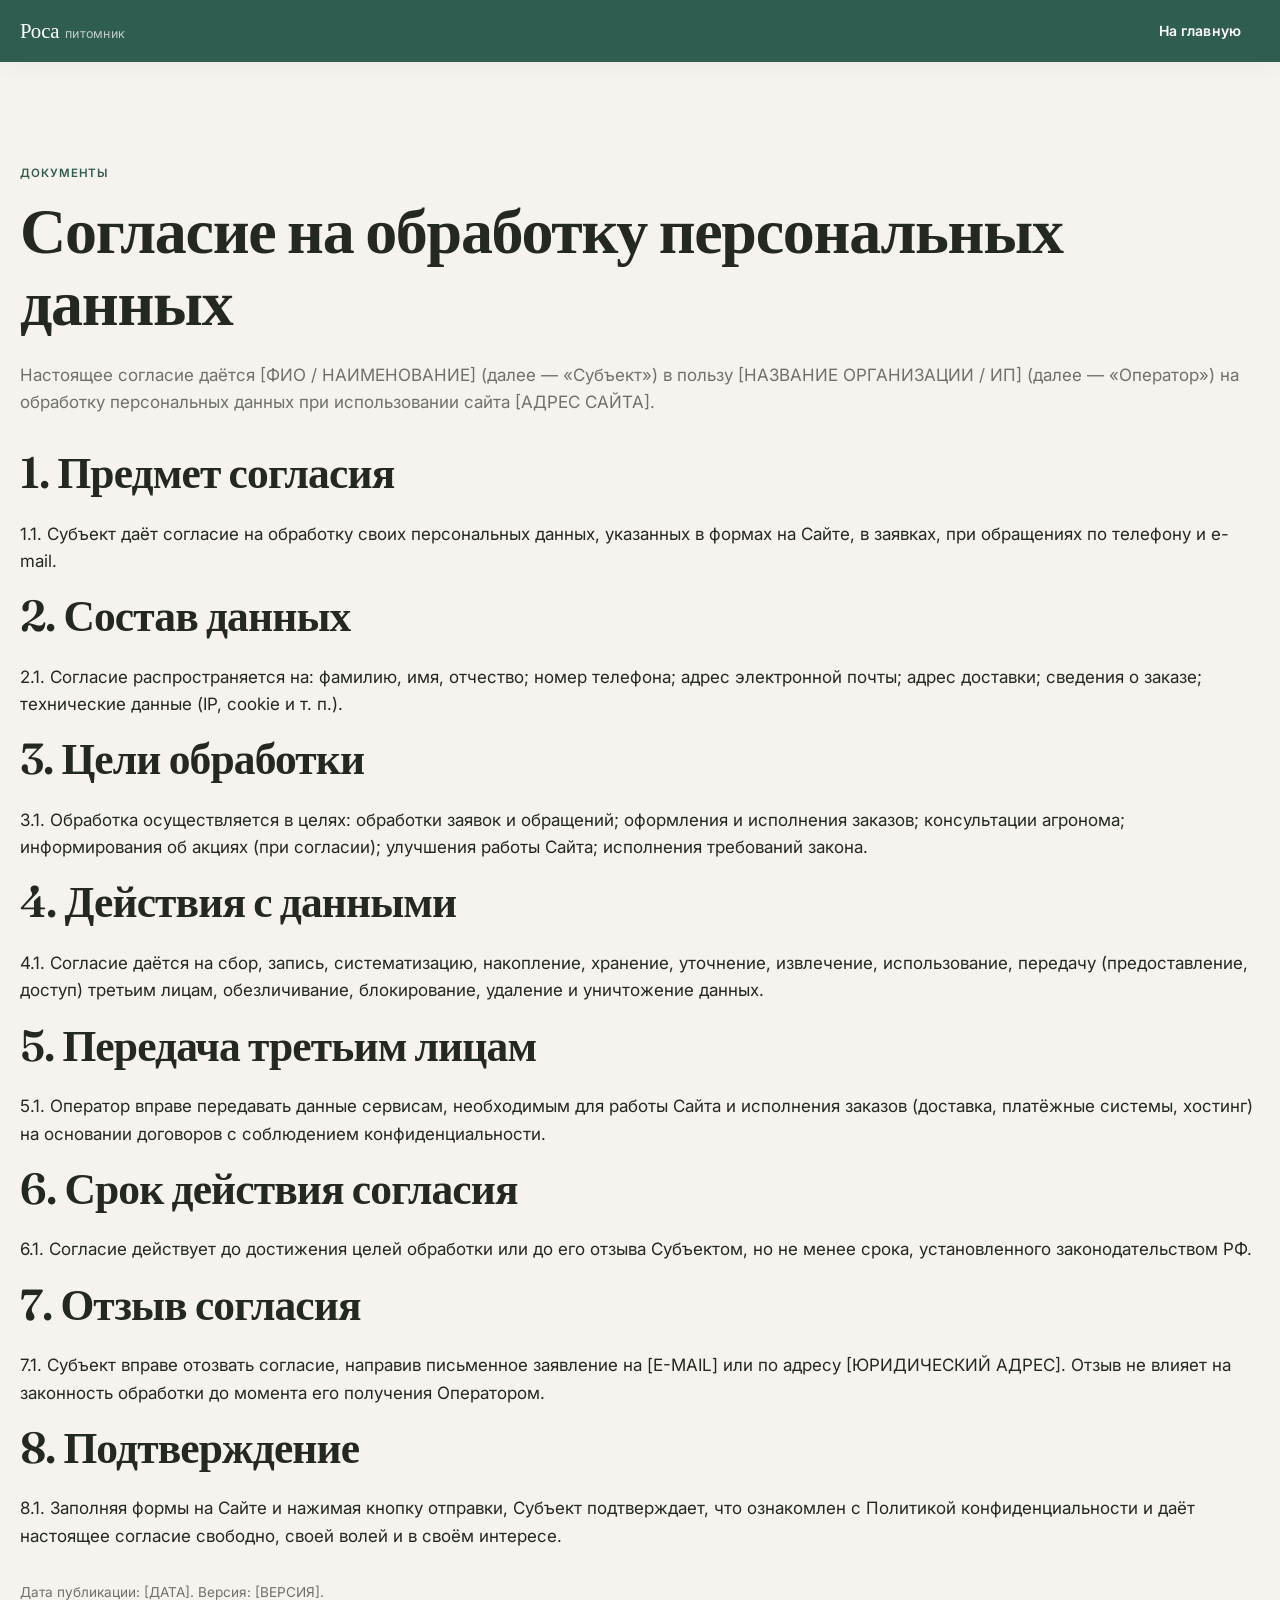
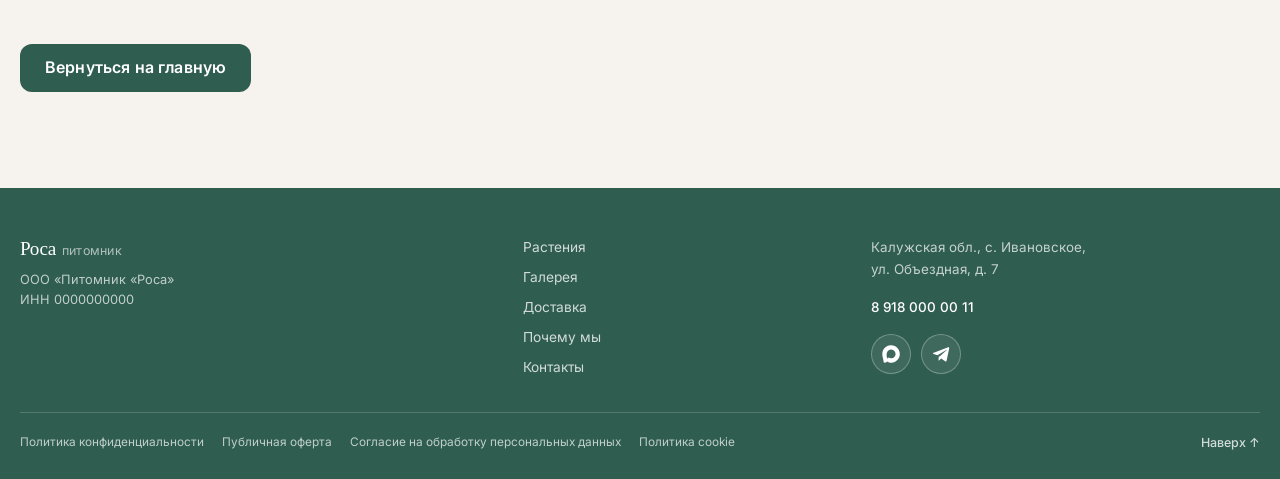
==== commit 5708b258: "Исправлена иконка на юридических страницах" ====
--- a/consent.html
+++ b/consent.html
@@ -12,6 +12,7 @@
       rel="stylesheet"
     />
     <link rel="stylesheet" href="css/styles.css" />
+    <script src="js/script.js" defer></script>
 
   </head>
   <body>
@@ -90,7 +91,9 @@
             <p><a href="tel:+79180000011">8 918 000 00 11</a></p>
             <div class="messengers">
               <a class="messenger-link js-demo-link" href="#" aria-label="MAX">
-                <svg viewBox="0 0 720 720" aria-hidden="true"><path d="M350.4,9.6C141.8,20.5,4.1,184.1,12.8,390.4c3.8,90.3,40.1,168,48.7,253.7,2.2,22.2-4.2,49.6,21.4,59.3,31.5,11.9,79.8-8.1,106.2-26.4,9-6.1,17.6-13.2,24.2-22,27.3,18.1,53.2,35.6,85.7,43.4,143.1,34.3,299.9-44.2,369.6-170.3C799.6,291.2,622.5-4.6,350.4,9.6h0ZM269.4,504c-11.3,8.8-22.2,20.8-34.7,27.7-18.1,9.7-23.7-.4-30.5-16.4-21.4-50.9-24-137.6-11.5-190.9,16.8-72.5,72.9-136.3-143.1,78-6.9,150.4,32.7,183.1,104.2,72.4,159.1-112.9,316.2-256.4,218.6h0Z"/></svg>
+                <svg viewBox="0 0 720 720" aria-hidden="true">
+                  <path d="M350.4,9.6C141.8,20.5,4.1,184.1,12.8,390.4c3.8,90.3,40.1,168,48.7,253.7,2.2,22.2-4.2,49.6,21.4,59.3,31.5,11.9,79.8-8.1,106.2-26.4,9-6.1,17.6-13.2,24.2-22,27.3,18.1,53.2,35.6,85.7,43.4,143.1,34.3,299.9-44.2,369.6-170.3C799.6,291.2,622.5-4.6,350.4,9.6h0ZM269.4,504c-11.3,8.8-22.2,20.8-34.7,27.7-18.1,9.7-23.7-.4-30.5-16.4-21.4-50.9-24-137.6-11.5-190.9,16.8-72.5,72.9-136.3,150-143.1,78-6.9,150.4,32.7,183.1,104.2,72.4,159.1-112.9,316.2-256.4,218.6h0Z" />
+                </svg>
               </a>
               <a class="messenger-link js-demo-link" href="#" aria-label="Telegram">
                 <svg viewBox="0 0 24 24" aria-hidden="true"><path d="M9.04 15.47l-.38 5.35c.54 0 .78-.23 1.06-.5l2.54-2.43 5.27 3.86c.97.53 1.66.25 1.92-.9L22.9 4.6c.3-1.4-.5-1.95-1.44-1.6L2.4 10.4c-1.37.53-1.35 1.3-.23 1.64l5.1 1.6L19.1 6.6c.56-.37 1.07-.17.65.2l-9.7 8.67z"/></svg>
@@ -111,5 +114,41 @@
       </div>
     </footer>
 
+    <!-- ===== POPUP: Демонстрационный сайт ===== -->
+    <div
+      class="popup-overlay"
+      id="demoPopupOverlay"
+      role="presentation"
+      aria-hidden="true"
+    >
+      <div
+        class="popup"
+        role="dialog"
+        aria-modal="true"
+        aria-labelledby="demoPopupTitle"
+      >
+        <button
+          class="popup-close"
+          id="demoPopupClose"
+          type="button"
+          aria-label="Закрыть уведомление"
+        >
+          ×
+        </button>
+        <h3 id="demoPopupTitle">Демонстрационный сайт</h3>
+        <p>
+          Данный сайт является демонстрационным кейсом портфолио веб-дизайнера
+          <a
+            href="https://avt-web-design.tilda.ws/"
+            target="_blank"
+            rel="noopener"
+            style="color: var(--accent); text-decoration: underline; font-weight: 600"
+            >avt-web-design</a
+          >.
+        </p>
+        <button class="btn" id="demoPopupOk" type="button">Хорошо</button>
+      </div>
+    </div>
+
   </body>
 </html>
--- a/css/styles.css
+++ b/css/styles.css
@@ -253,41 +253,18 @@
         inset: 0 0 auto 0;
         z-index: 100;
         height: var(--header-h);
-        /* Темное полупрозрачное стекло на основе цвета --text для контраста со светлым текстом */
-        background: rgba(35, 40, 35, 0.45);
-        /* Плотный блюр, чтобы фон под шапкой превращался в однородную матовую массу */
-        backdrop-filter: blur(30px) saturate(160%);
-        -webkit-backdrop-filter: blur(30px) saturate(160%);
-        /* Убираем рамки и тени по запросу */
-        border-bottom: none;
-        box-shadow: none;
-        transition:
-          transform 0.2s ease,
-          background 0.3s ease;
+        background: var(--accent);
+        box-shadow: var(--shadow-sm);
+        transition: transform 0.2s ease;
         will-change: transform;
-      }
-
-      /* Фолбэк: если браузер не поддерживает блюр, делаем фон темнее для читаемости */
-      @supports not (backdrop-filter: blur(1px)) {
-        .site-header {
-          background: rgba(35, 40, 35, 0.85);
-        }
       }
 
       .site-header.is-hidden {
         transform: translateY(-100%);
-      }
-      .site-header.is-scrolled {
-        background: var(--accent);
-        box-shadow: var(--shadow-sm);
-        backdrop-filter: blur(20px) saturate(160%);
-        -webkit-backdrop-filter: blur(20px) saturate(160%);
       }
       .site-header--static {
         position: static;
         background: var(--accent);
-        backdrop-filter: none;
-        -webkit-backdrop-filter: none;
         box-shadow: var(--shadow-sm);
       }
       .header-inner {
@@ -591,13 +568,13 @@
       .hero-badge {
         padding: 8px 16px;
         border-radius: 999px;
-        border: 1px solid rgba(255, 255, 255, 0.2);
-        background: rgba(22, 28, 23, 0.32);
+        border: 1px solid var(--border);
+        background: var(--bg-alt);
         font-family: var(--font-body);
-        font-weight: 400;
+        font-weight: 500;
         font-size: 0.78rem;
         letter-spacing: 0.02em;
-        color: rgba(255, 255, 255, 0.94);
+        color: var(--accent);
         line-height: 1.3;
       }
 
@@ -741,6 +718,9 @@
         min-width: 0;
         overflow: hidden;
       }
+      .why-title {
+        color: inherit;
+      }
       .why-card:hover {
         transform: translateY(-5px);
         box-shadow: var(--shadow-md);
@@ -764,6 +744,9 @@
       }
       .why-card--accent .why-text {
         color: rgba(255, 255, 255, 0.82);
+      }
+      .why-card--accent:hover .why-num {
+        color: #fff;
       }
 
       .why-num {
@@ -780,9 +763,6 @@
       .why-card:hover .why-num {
         transform: scale(1.15);
         color: var(--accent);
-      }
-      .why-card--accent:hover .why-num {
-        color: #fff;
       }
       .why-title {
         font-family: var(--font-head);
@@ -1188,6 +1168,14 @@
         fill: var(--accent);
       }
 
+      .messenger-link--max-bg {
+        background-color: var(--bg);
+        background-image: url('https://maxicons.ru/icons/Max_logo.svg');
+        background-position: center;
+        background-size: contain;
+        background-repeat: no-repeat;
+      }
+
       .map-wrap {
         flex: 1;
         min-height: 240px;
@@ -1528,15 +1516,27 @@
         }
       }
 
+      @media (max-width: 1024px) {
+        .decor {
+          display: none;
+        }
+      }
+
       @media (max-width: 768px) {
+        .decor {
+          display: none;
+        }
         .hero::after {
           background: linear-gradient(
-            180deg,
-            transparent 0%,
-            transparent 40%,
-            rgba(0, 0, 0, 0.55) 70%,
-            rgba(0, 0, 0, 0.82) 100%
+            to top,
+            rgba(0, 0, 0, 0.65) 0%,
+            rgba(0, 0, 0, 0.75) 80%,
+            transparent 100%
           );
+        }
+        .hero h1,
+        .hero-sub {
+          text-shadow: 0 2px 6px rgba(0, 0, 0, 0.45);
         }
         .gallery-slide {
           flex: 0 0 100%;
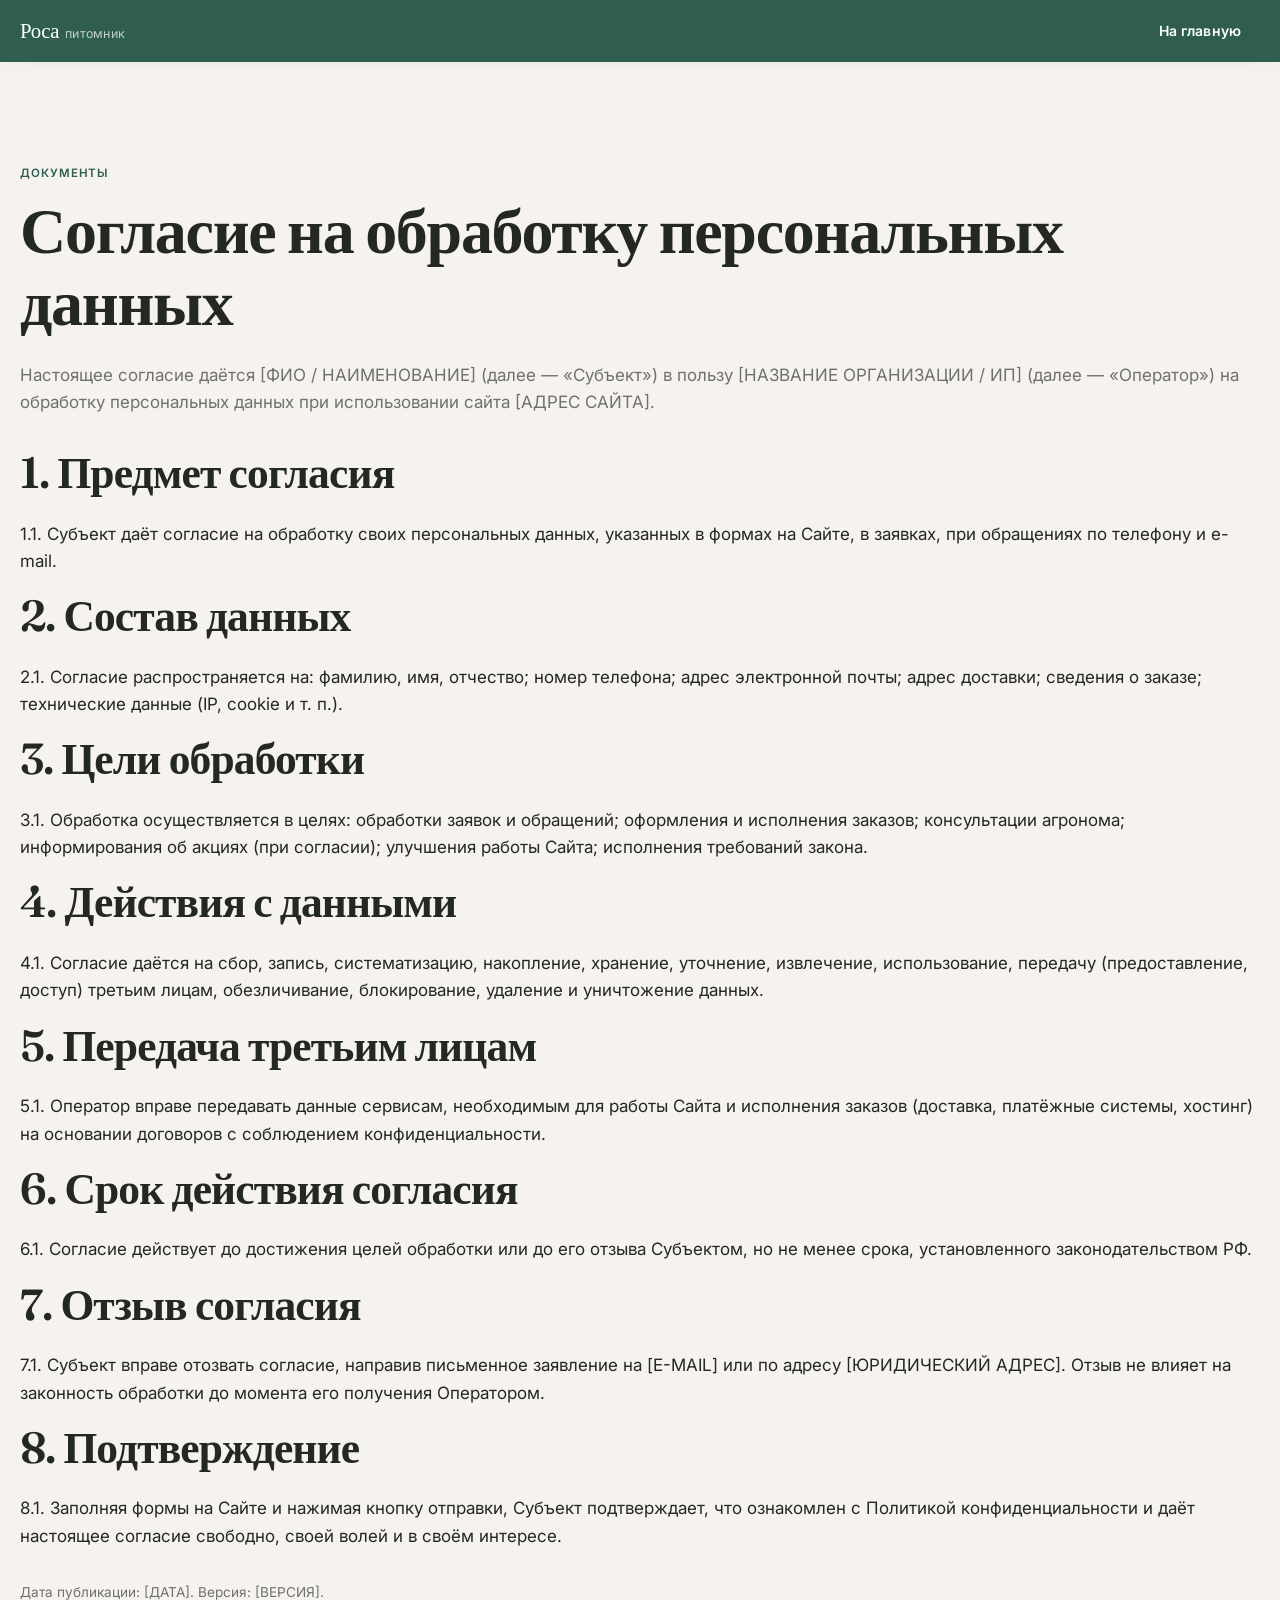
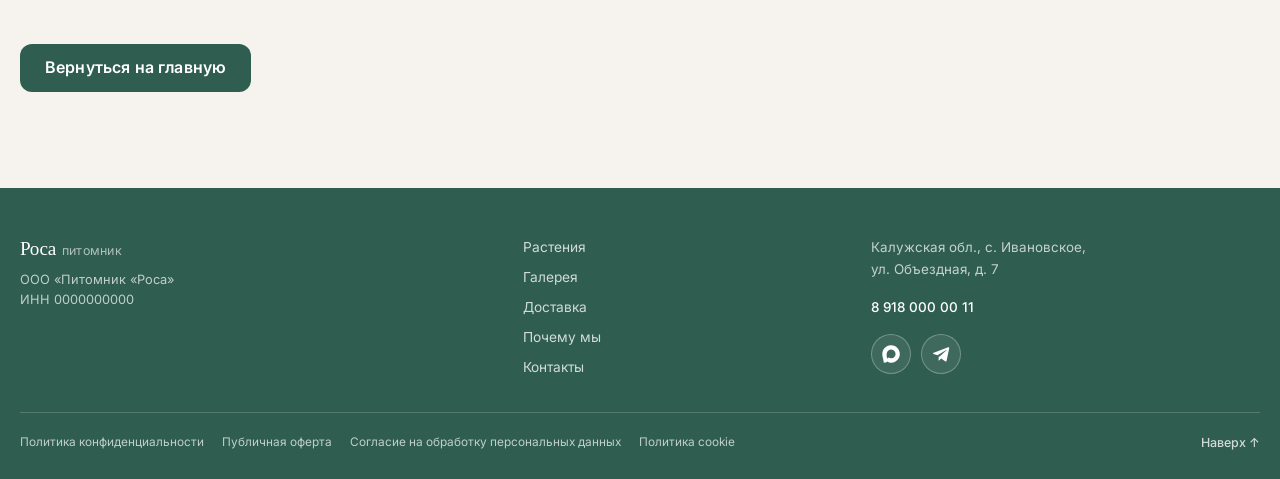
==== commit 76aa24c7: "Этап 1: метаданные, main и skip-link, чистка inline-стилей, onclick → addEventListener" ====
--- a/consent.html
+++ b/consent.html
@@ -5,6 +5,8 @@
     <meta name="viewport" content="width=device-width, initial-scale=1.0" />
     <link rel="icon" type="image/svg+xml" href="favicon.svg" />
     <title>Согласие на обработку персональных данных — Питомник «Роса»</title>
+    <meta name="theme-color" content="#2F5D50" />
+    <link rel="canonical" href="https://staysy-cpu.github.io/Rosa-v2/consent.html" />
     <link rel="preconnect" href="https://fonts.googleapis.com" />
     <link rel="preconnect" href="https://fonts.gstatic.com" crossorigin />
     <link
@@ -142,7 +144,7 @@
             href="https://avt-web-design.tilda.ws/"
             target="_blank"
             rel="noopener"
-            style="color: var(--accent); text-decoration: underline; font-weight: 600"
+            class="accent-link"
             >avt-web-design</a
           >.
         </p>
--- a/css/styles.css
+++ b/css/styles.css
@@ -55,6 +55,10 @@
       html {
         scroll-behavior: smooth;
       }
+      section[id],
+      main[id] {
+        scroll-margin-top: calc(var(--header-h) + 16px);
+      }
       html,
       body {
         overflow-x: clip;
@@ -95,11 +99,31 @@
         margin-inline: auto;
         min-width: 0;
       }
+      .skip-link {
+        position: absolute;
+        left: 16px;
+        top: -100px;
+        z-index: 1000;
+        padding: 12px 20px;
+        border-radius: var(--radius);
+        background: var(--card);
+        color: var(--accent);
+        font-weight: 600;
+        box-shadow: var(--shadow-md);
+        transition: top var(--transition);
+      }
+      .skip-link:focus {
+        top: 16px;
+      }
       .section {
         padding: 96px 0;
+        position: relative;
       }
       .section--alt {
         background: var(--bg-alt);
+      }
+      .section--accent {
+        background: var(--accent);
       }
 
       /* ===== TYPOGRAPHY ===== */
@@ -132,6 +156,15 @@
       }
       .text-muted {
         color: var(--text-muted);
+      }
+      .promo-code {
+        color: var(--accent);
+        font-size: 1.1em;
+      }
+      .accent-link {
+        color: var(--accent);
+        text-decoration: underline;
+        font-weight: 600;
       }
 
       h1,
@@ -916,6 +949,26 @@
       .decor-xl {
         width: 360px;
       }
+      .decor--products {
+        top: 60px;
+        right: -110px;
+      }
+      .decor--why {
+        bottom: -20px;
+        left: 25px;
+      }
+      .decor--gallery {
+        bottom: 40px;
+        right: -95px;
+      }
+      .decor--delivery {
+        bottom: 0;
+        left: -115px;
+      }
+      .decor--contacts {
+        top: 160px;
+        right: -40px;
+      }
       .delivery-cards {
         display: flex;
         flex-direction: column;
@@ -948,11 +1001,11 @@
         font-size: 0.95rem;
         line-height: 1.6;
       }
+      .delivery-list {
+        margin: 8px 0 8px 20px;
+      }
       .delivery-card li {
         margin-bottom: 6px;
-      }
-      #delivery {
-        background: var(--accent);
       }
       .delivery-left {
         position: sticky;
@@ -1514,18 +1567,12 @@
         .gallery-controls {
           align-self: flex-end;
         }
-      }
-
-      @media (max-width: 1024px) {
         .decor {
           display: none;
         }
       }
 
       @media (max-width: 768px) {
-        .decor {
-          display: none;
-        }
         .hero::after {
           background: linear-gradient(
             to top,
